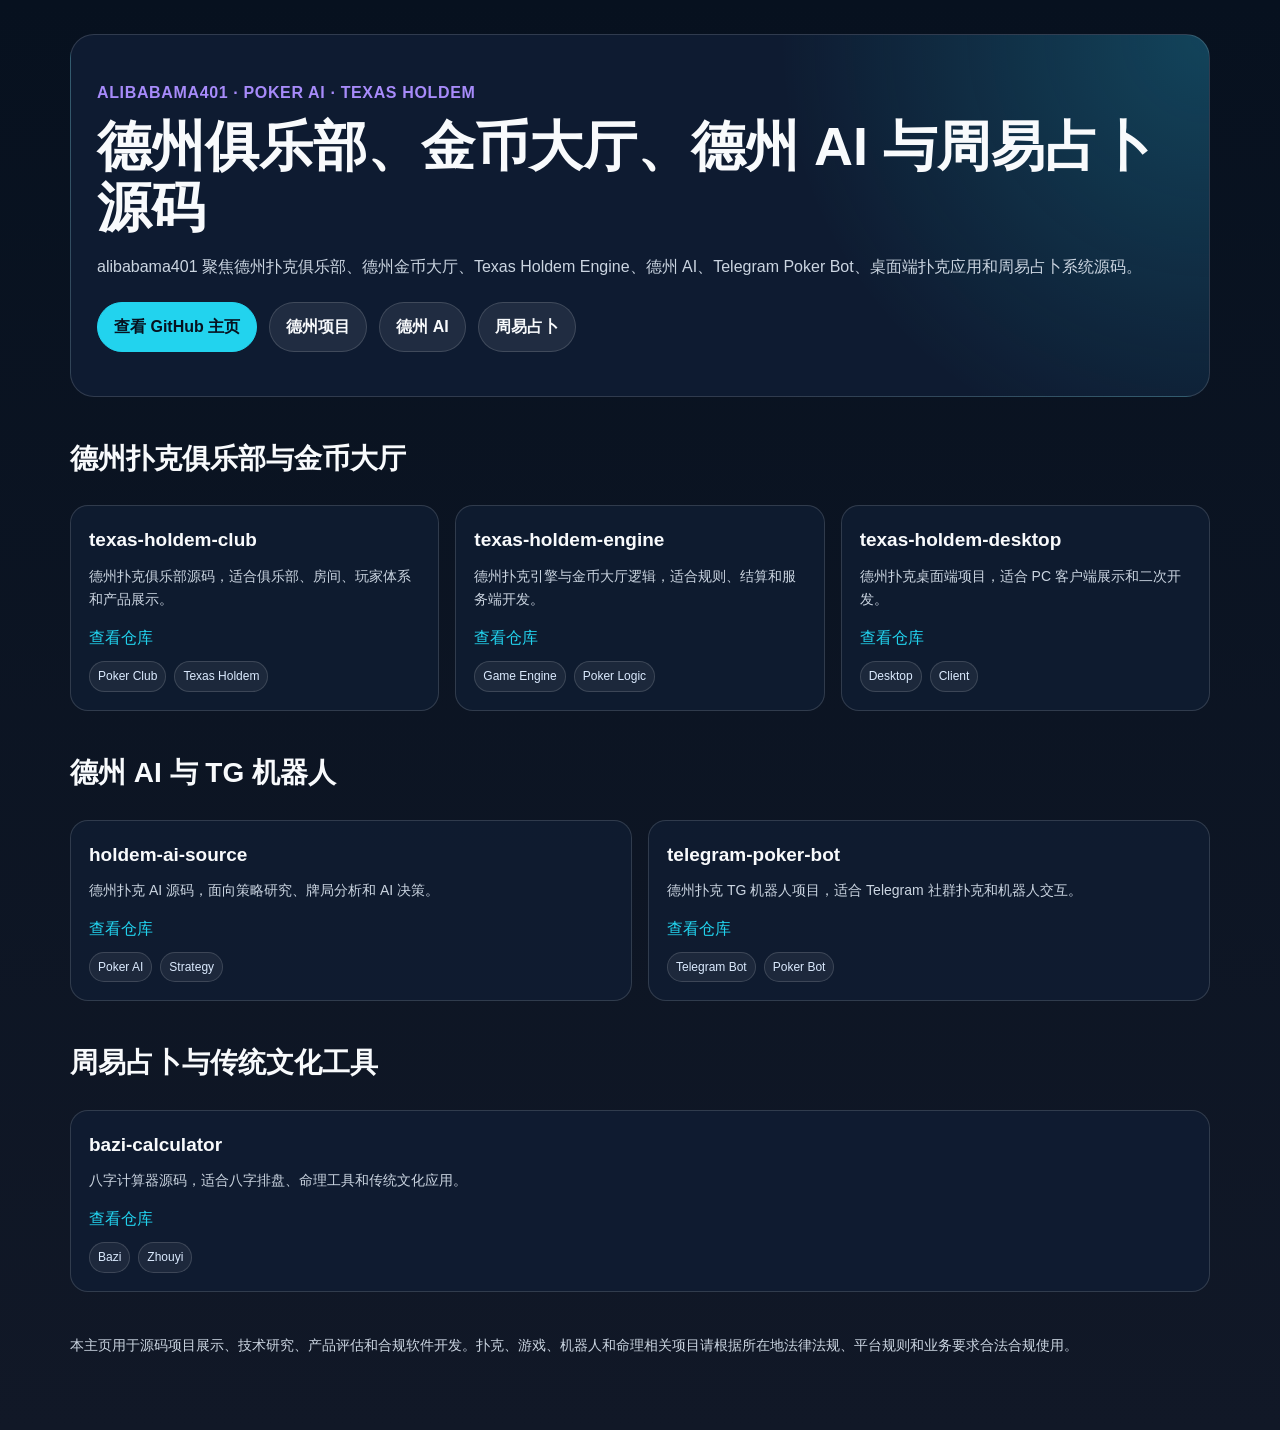
==== docs/index.html @ 7078c775 "Add files via upload" ====
<!doctype html>
<html lang="zh-CN">
<head>
  <meta charset="utf-8">
  <meta name="viewport" content="width=device-width, initial-scale=1">
  <meta name="google-site-verification" content="rrp5Uvgzi-1-rMxUBfhV3wjlNrFqzwnqiA4e3qsOLEM">
  <title>alibabama401 Poker AI Source Code</title>
  <meta name="description" content="alibabama401 展示德州扑克俱乐部、金币大厅、德州 AI、Telegram Poker Bot 和周易占卜源码项目。">
  <link rel="canonical" href="https://alibabama401.github.io/alibabama401/">
  <meta property="og:type" content="website">
  <meta property="og:title" content="alibabama401 Poker AI Source Code">
  <meta property="og:description" content="德州俱乐部、德州金币大厅、德州 AI、德州 TG 机器人和周易占卜源码项目主页。">
  <meta property="og:url" content="https://alibabama401.github.io/alibabama401/">
  <style>
    :root{--bg:#07111f;--card:#101d33;--text:#f8fafc;--muted:#cbd5e1;--brand:#22d3ee;--brand2:#a78bfa;--line:rgba(255,255,255,.14)}
    *{box-sizing:border-box}body{margin:0;font-family:-apple-system,BlinkMacSystemFont,"Segoe UI","Microsoft YaHei",Arial,sans-serif;background:linear-gradient(180deg,#07111f,#111827);color:var(--text);line-height:1.7}.wrap{max-width:1180px;margin:0 auto;padding:34px 20px 58px}a{color:var(--brand);text-decoration:none}.hero{padding:44px 26px;border:1px solid var(--line);border-radius:24px;background:radial-gradient(circle at top right,rgba(34,211,238,.22),transparent 36%),rgba(16,29,51,.92)}.tag{color:var(--brand2);font-weight:800;letter-spacing:.04em}h1{margin:10px 0 14px;font-size:clamp(30px,5vw,54px);line-height:1.12}h2{margin-top:38px;font-size:28px}p{color:var(--muted)}.actions{display:flex;flex-wrap:wrap;gap:12px;margin-top:22px}.btn{display:inline-block;padding:10px 16px;border-radius:999px;border:1px solid var(--line);background:rgba(255,255,255,.08);color:var(--text);font-weight:700}.btn.primary{background:var(--brand);color:#07111f;border-color:var(--brand)}.grid{display:grid;grid-template-columns:repeat(auto-fit,minmax(250px,1fr));gap:16px;margin-top:18px}.card{padding:18px;border:1px solid var(--line);border-radius:18px;background:rgba(16,29,51,.84)}.card h3{margin:0 0 8px;font-size:19px}.card p{margin:0 0 12px;font-size:14px}.chips{display:flex;flex-wrap:wrap;gap:8px;margin-top:10px}.chip{font-size:12px;color:#dbeafe;border:1px solid var(--line);border-radius:999px;padding:4px 8px;background:rgba(255,255,255,.06)}footer{margin-top:42px;color:var(--muted);font-size:14px}
  </style>
  <script type="application/ld+json">
  {
    "@context":"https://schema.org",
    "@type":"Person",
    "name":"alibabama401",
    "url":"https://alibabama401.github.io/alibabama401/",
    "sameAs":["https://github.com/alibabama401"],
    "description":"alibabama401 展示德州扑克俱乐部、金币大厅、德州 AI、Telegram Poker Bot 和周易占卜源码项目。"
  }
  </script>
</head>
<body>
  <main class="wrap">
    <section class="hero">
      <div class="tag">ALIBABAMA401 · POKER AI · TEXAS HOLDEM</div>
      <h1>德州俱乐部、金币大厅、德州 AI 与周易占卜源码</h1>
      <p>alibabama401 聚焦德州扑克俱乐部、德州金币大厅、Texas Holdem Engine、德州 AI、Telegram Poker Bot、桌面端扑克应用和周易占卜系统源码。</p>
      <div class="actions">
        <a class="btn primary" href="https://github.com/alibabama401">查看 GitHub 主页</a>
        <a class="btn" href="#poker">德州项目</a>
        <a class="btn" href="#ai">德州 AI</a>
        <a class="btn" href="#zhouyi">周易占卜</a>
      </div>
    </section>

    <section id="poker">
      <h2>德州扑克俱乐部与金币大厅</h2>
      <div class="grid">
        <article class="card"><h3>texas-holdem-club</h3><p>德州扑克俱乐部源码，适合俱乐部、房间、玩家体系和产品展示。</p><a href="https://github.com/alibabama401/texas-holdem-club">查看仓库</a><div class="chips"><span class="chip">Poker Club</span><span class="chip">Texas Holdem</span></div></article>
        <article class="card"><h3>texas-holdem-engine</h3><p>德州扑克引擎与金币大厅逻辑，适合规则、结算和服务端开发。</p><a href="https://github.com/alibabama401/texas-holdem-engine">查看仓库</a><div class="chips"><span class="chip">Game Engine</span><span class="chip">Poker Logic</span></div></article>
        <article class="card"><h3>texas-holdem-desktop</h3><p>德州扑克桌面端项目，适合 PC 客户端展示和二次开发。</p><a href="https://github.com/alibabama401/texas-holdem-desktop">查看仓库</a><div class="chips"><span class="chip">Desktop</span><span class="chip">Client</span></div></article>
      </div>
    </section>

    <section id="ai">
      <h2>德州 AI 与 TG 机器人</h2>
      <div class="grid">
        <article class="card"><h3>holdem-ai-source</h3><p>德州扑克 AI 源码，面向策略研究、牌局分析和 AI 决策。</p><a href="https://github.com/alibabama401/holdem-ai-source">查看仓库</a><div class="chips"><span class="chip">Poker AI</span><span class="chip">Strategy</span></div></article>
        <article class="card"><h3>telegram-poker-bot</h3><p>德州扑克 TG 机器人项目，适合 Telegram 社群扑克和机器人交互。</p><a href="https://github.com/alibabama401/telegram-poker-bot">查看仓库</a><div class="chips"><span class="chip">Telegram Bot</span><span class="chip">Poker Bot</span></div></article>
      </div>
    </section>

    <section id="zhouyi">
      <h2>周易占卜与传统文化工具</h2>
      <div class="grid">
        <article class="card"><h3>bazi-calculator</h3><p>八字计算器源码，适合八字排盘、命理工具和传统文化应用。</p><a href="https://github.com/alibabama401/bazi-calculator">查看仓库</a><div class="chips"><span class="chip">Bazi</span><span class="chip">Zhouyi</span></div></article>
      </div>
    </section>

    <footer>
      <p>本主页用于源码项目展示、技术研究、产品评估和合规软件开发。扑克、游戏、机器人和命理相关项目请根据所在地法律法规、平台规则和业务要求合法合规使用。</p>
    </footer>
  </main>
</body>
</html>
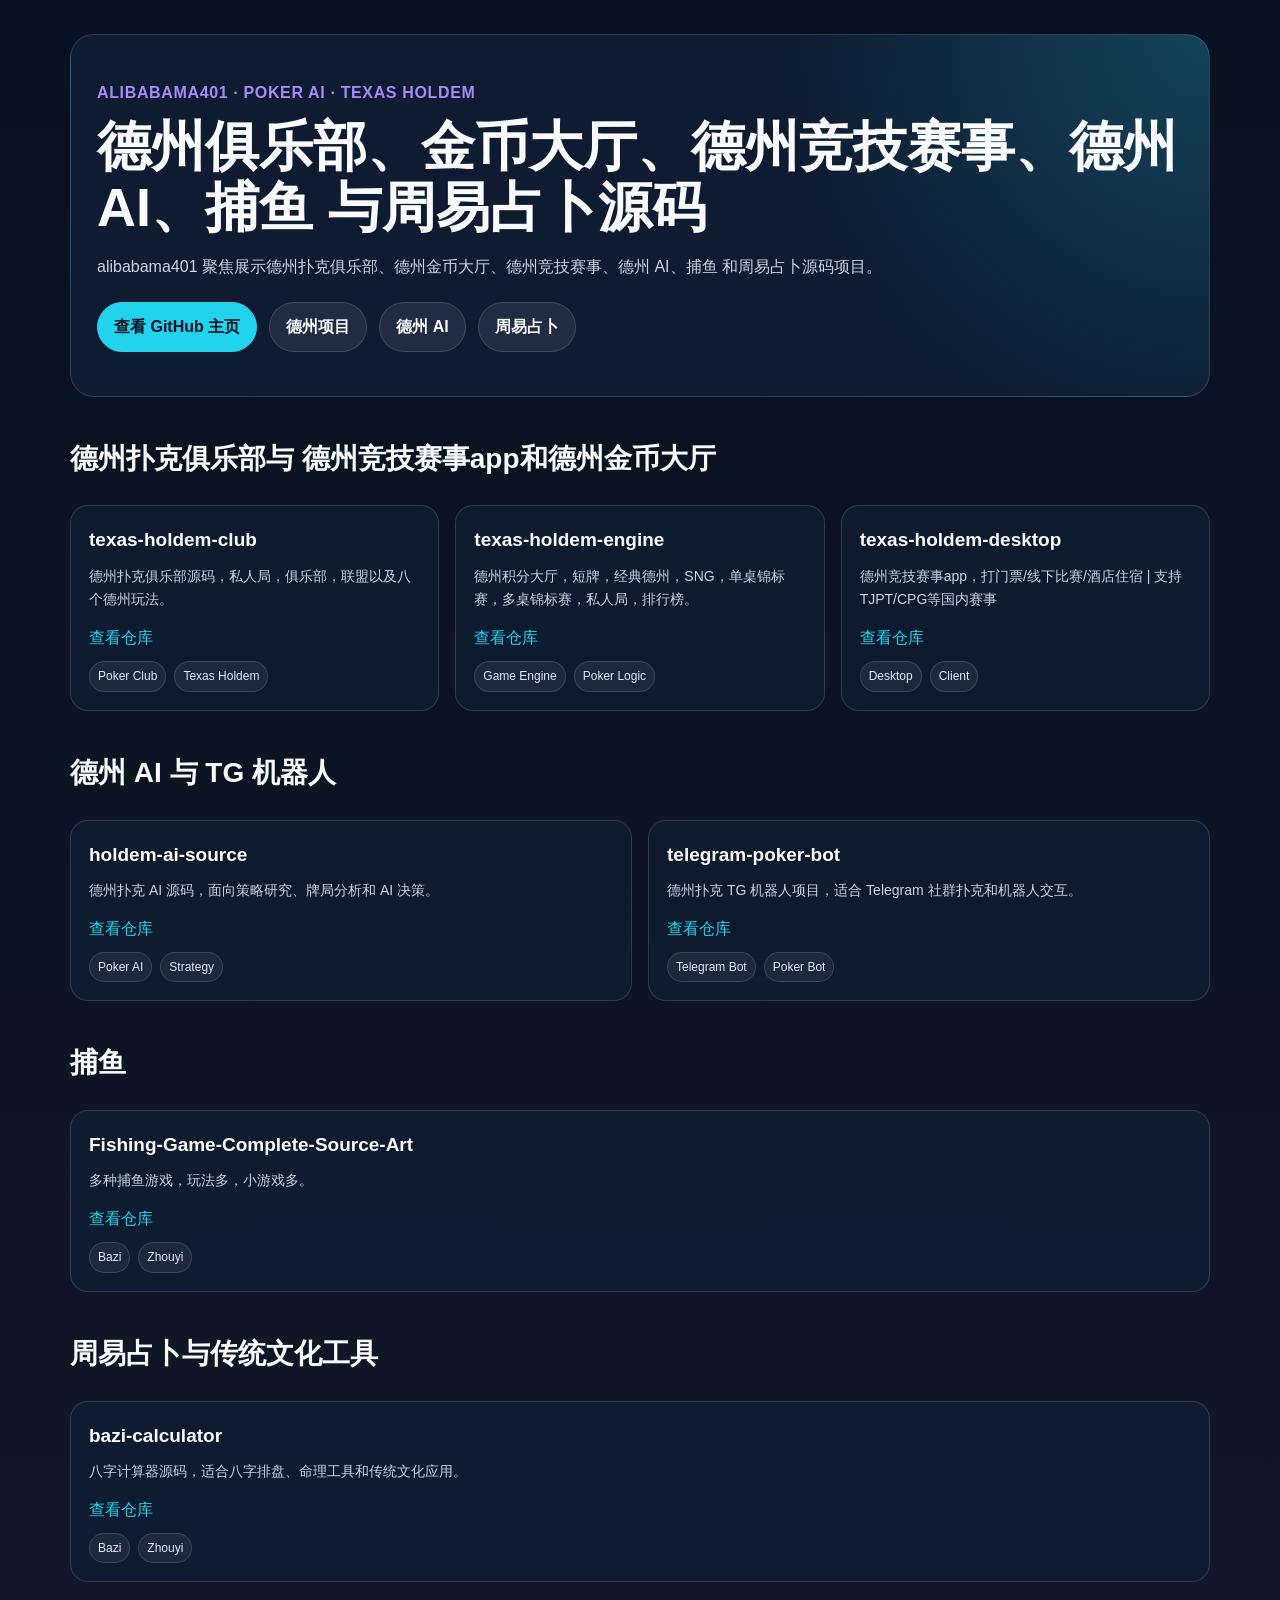
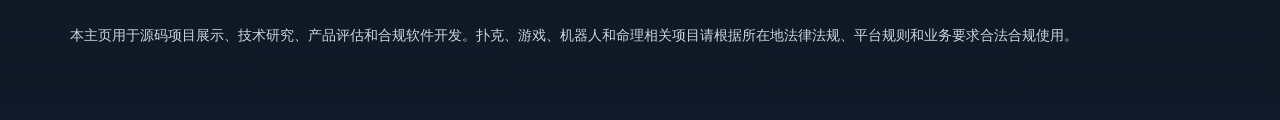
==== commit df747821: "Update index.html" ====
--- a/docs/index.html
+++ b/docs/index.html
@@ -5,11 +5,11 @@
   <meta name="viewport" content="width=device-width, initial-scale=1">
   <meta name="google-site-verification" content="rrp5Uvgzi-1-rMxUBfhV3wjlNrFqzwnqiA4e3qsOLEM">
   <title>alibabama401 Poker AI Source Code</title>
-  <meta name="description" content="alibabama401 展示德州扑克俱乐部、金币大厅、德州 AI、Telegram Poker Bot 和周易占卜源码项目。">
+  <meta name="description" content="alibabama401 展示德州扑克俱乐部、德州金币大厅、德州竞技赛事、德州 AI、捕鱼 和周易占卜源码项目。">
   <link rel="canonical" href="https://alibabama401.github.io/alibabama401/">
   <meta property="og:type" content="website">
   <meta property="og:title" content="alibabama401 Poker AI Source Code">
-  <meta property="og:description" content="德州俱乐部、德州金币大厅、德州 AI、德州 TG 机器人和周易占卜源码项目主页。">
+  <meta property="og:description" content="德州俱乐部、德州金币大厅、德州竞技赛事、德州 AI、捕鱼和周易占卜源码项目主页。">
   <meta property="og:url" content="https://alibabama401.github.io/alibabama401/">
   <style>
     :root{--bg:#07111f;--card:#101d33;--text:#f8fafc;--muted:#cbd5e1;--brand:#22d3ee;--brand2:#a78bfa;--line:rgba(255,255,255,.14)}
@@ -22,7 +22,7 @@
     "name":"alibabama401",
     "url":"https://alibabama401.github.io/alibabama401/",
     "sameAs":["https://github.com/alibabama401"],
-    "description":"alibabama401 展示德州扑克俱乐部、金币大厅、德州 AI、Telegram Poker Bot 和周易占卜源码项目。"
+    "description":"alibabama401 展示德州扑克俱乐部、德州金币大厅、德州竞技赛事、德州 AI、捕鱼 和周易占卜源码项目。"
   }
   </script>
 </head>
@@ -30,8 +30,8 @@
   <main class="wrap">
     <section class="hero">
       <div class="tag">ALIBABAMA401 · POKER AI · TEXAS HOLDEM</div>
-      <h1>德州俱乐部、金币大厅、德州 AI 与周易占卜源码</h1>
-      <p>alibabama401 聚焦德州扑克俱乐部、德州金币大厅、Texas Holdem Engine、德州 AI、Telegram Poker Bot、桌面端扑克应用和周易占卜系统源码。</p>
+      <h1>德州俱乐部、金币大厅、德州竞技赛事、德州 AI、捕鱼 与周易占卜源码</h1>
+      <p>alibabama401 聚焦展示德州扑克俱乐部、德州金币大厅、德州竞技赛事、德州 AI、捕鱼 和周易占卜源码项目。</p>
       <div class="actions">
         <a class="btn primary" href="https://github.com/alibabama401">查看 GitHub 主页</a>
         <a class="btn" href="#poker">德州项目</a>
@@ -41,11 +41,11 @@
     </section>
 
     <section id="poker">
-      <h2>德州扑克俱乐部与金币大厅</h2>
+      <h2>德州扑克俱乐部与 德州竞技赛事app和德州金币大厅</h2>
       <div class="grid">
-        <article class="card"><h3>texas-holdem-club</h3><p>德州扑克俱乐部源码，适合俱乐部、房间、玩家体系和产品展示。</p><a href="https://github.com/alibabama401/texas-holdem-club">查看仓库</a><div class="chips"><span class="chip">Poker Club</span><span class="chip">Texas Holdem</span></div></article>
-        <article class="card"><h3>texas-holdem-engine</h3><p>德州扑克引擎与金币大厅逻辑，适合规则、结算和服务端开发。</p><a href="https://github.com/alibabama401/texas-holdem-engine">查看仓库</a><div class="chips"><span class="chip">Game Engine</span><span class="chip">Poker Logic</span></div></article>
-        <article class="card"><h3>texas-holdem-desktop</h3><p>德州扑克桌面端项目，适合 PC 客户端展示和二次开发。</p><a href="https://github.com/alibabama401/texas-holdem-desktop">查看仓库</a><div class="chips"><span class="chip">Desktop</span><span class="chip">Client</span></div></article>
+        <article class="card"><h3>texas-holdem-club</h3><p>德州扑克俱乐部源码，私人局，俱乐部，联盟以及八个德州玩法。</p><a href="https://github.com/alibabama401/texas-holdem-club">查看仓库</a><div class="chips"><span class="chip">Poker Club</span><span class="chip">Texas Holdem</span></div></article>
+        <article class="card"><h3>texas-holdem-engine</h3><p>德州积分大厅，短牌，经典德州，SNG，单桌锦标赛，多桌锦标赛，私人局，排行榜。</p><a href="https://github.com/alibabama401/texas-holdem-engine">查看仓库</a><div class="chips"><span class="chip">Game Engine</span><span class="chip">Poker Logic</span></div></article>
+        <article class="card"><h3>texas-holdem-desktop</h3><p> 德州竞技赛事app，打门票/线下比赛/酒店住宿 | 支持TJPT/CPG等国内赛事</p><a href="https://github.com/alibabama401/Texas-Hold-em-Tournament-Source-Code">查看仓库</a><div class="chips"><span class="chip">Desktop</span><span class="chip">Client</span></div></article>
       </div>
     </section>
 
@@ -57,6 +57,13 @@
       </div>
     </section>
 
+        <section id="zhouyi">
+      <h2>捕鱼</h2>
+      <div class="grid">
+        <article class="card"><h3>Fishing-Game-Complete-Source-Art</h3><p>多种捕鱼游戏，玩法多，小游戏多。</p><a href="https://github.com/alibabama401/Fishing-Game-Complete-Source-Art">查看仓库</a><div class="chips"><span class="chip">Bazi</span><span class="chip">Zhouyi</span></div></article>
+      </div>
+    </section>
+    
     <section id="zhouyi">
       <h2>周易占卜与传统文化工具</h2>
       <div class="grid">
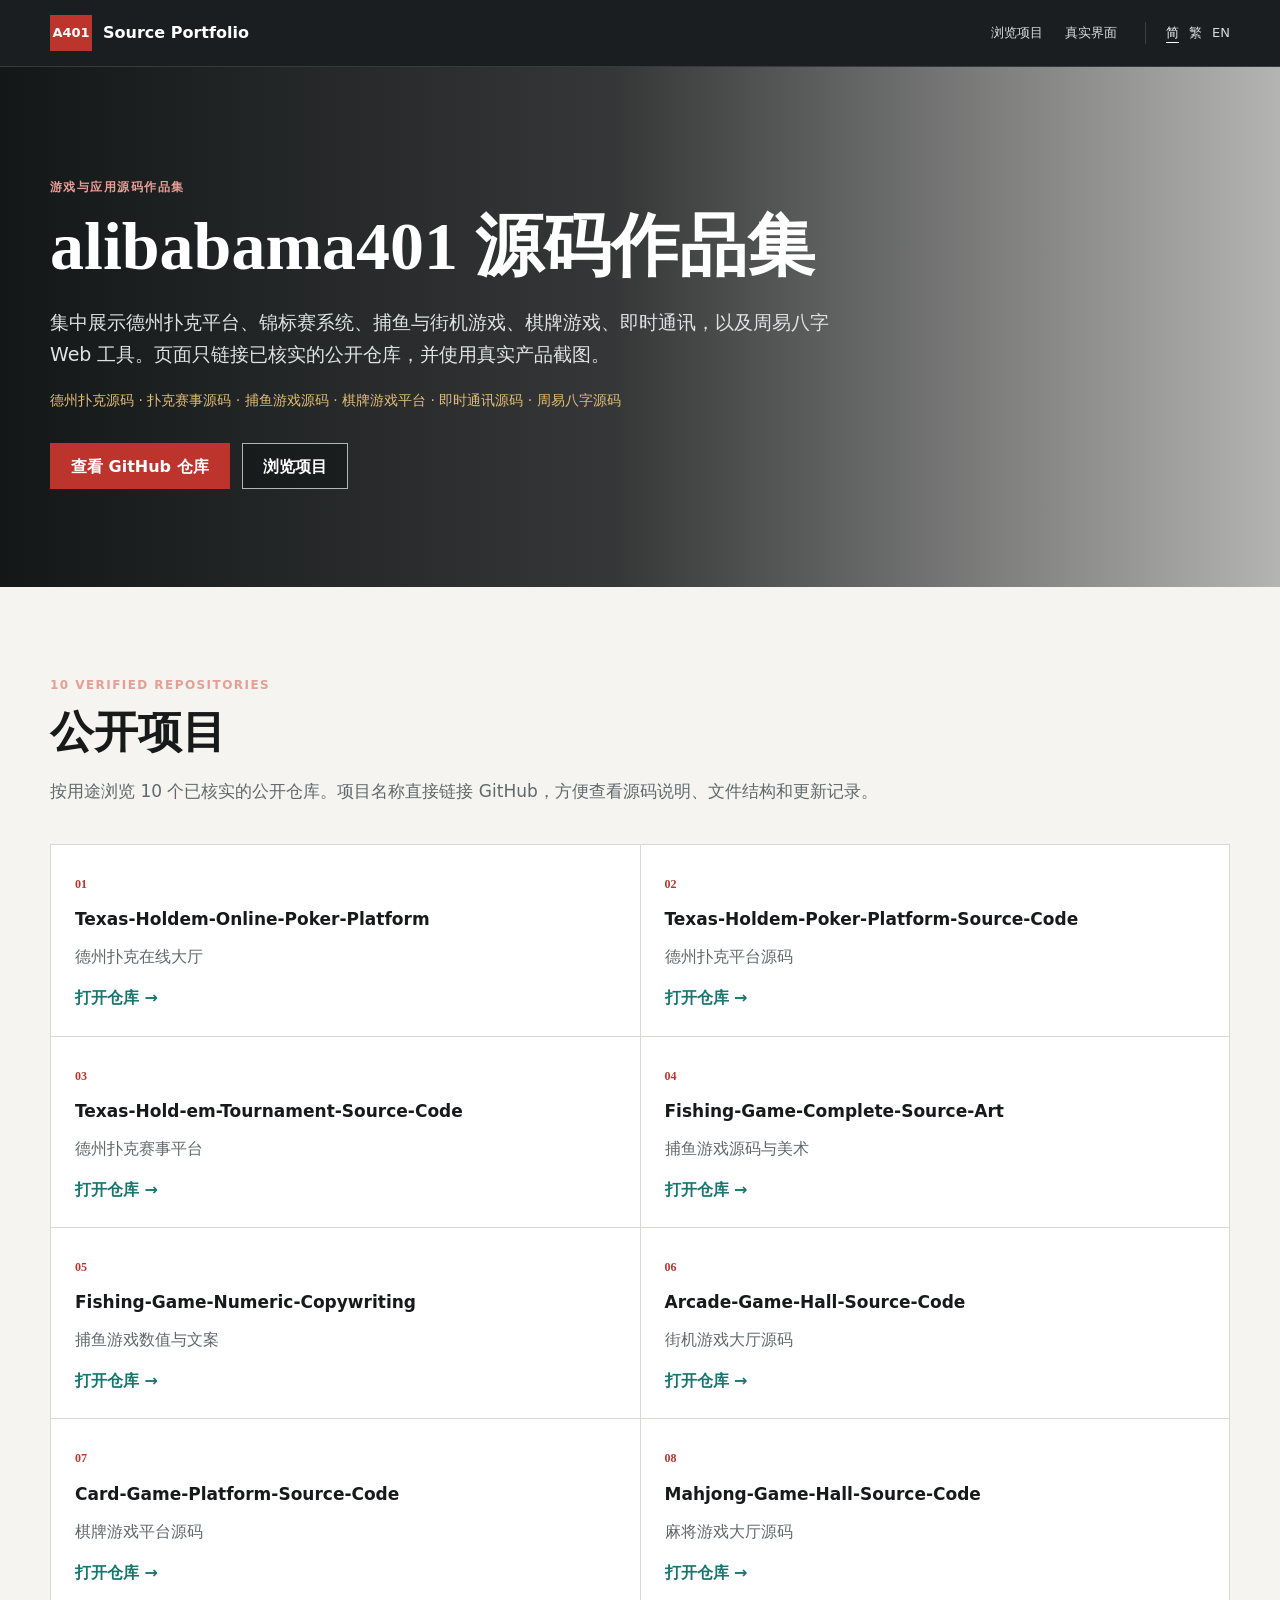
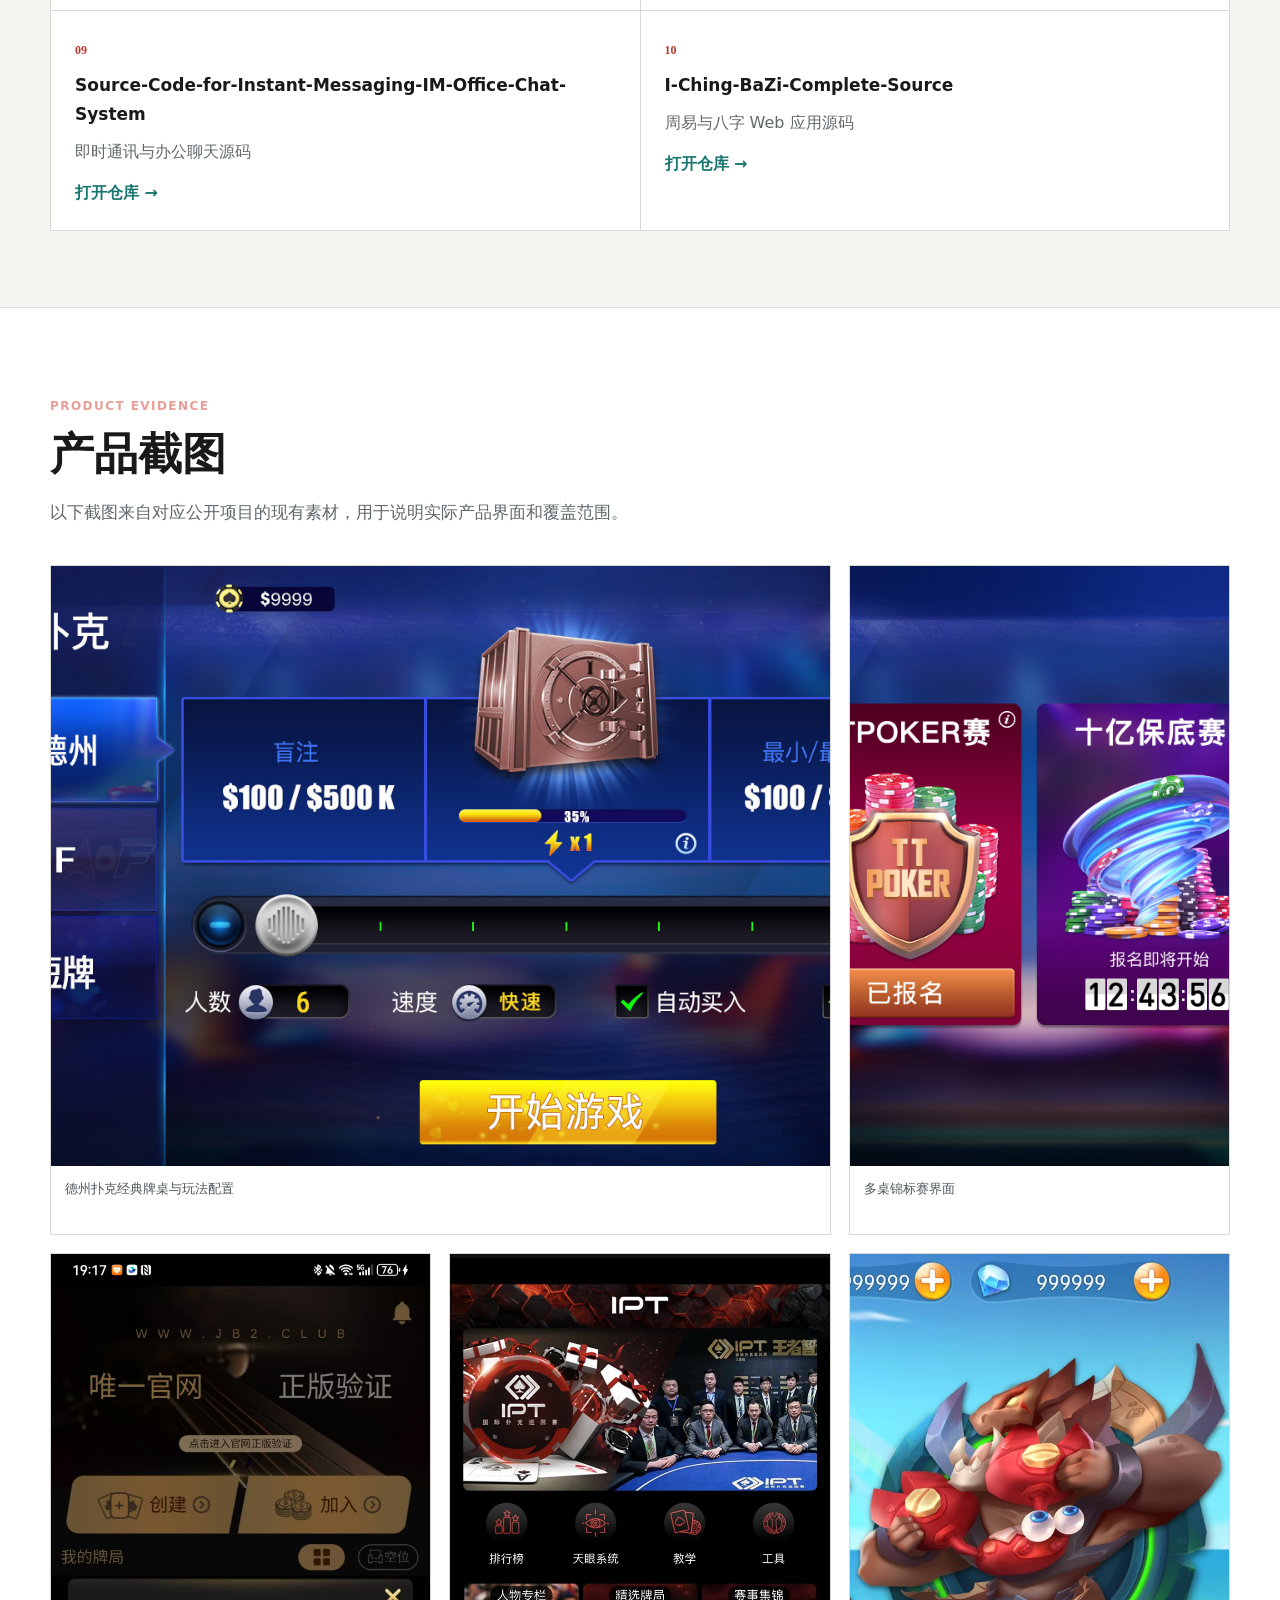
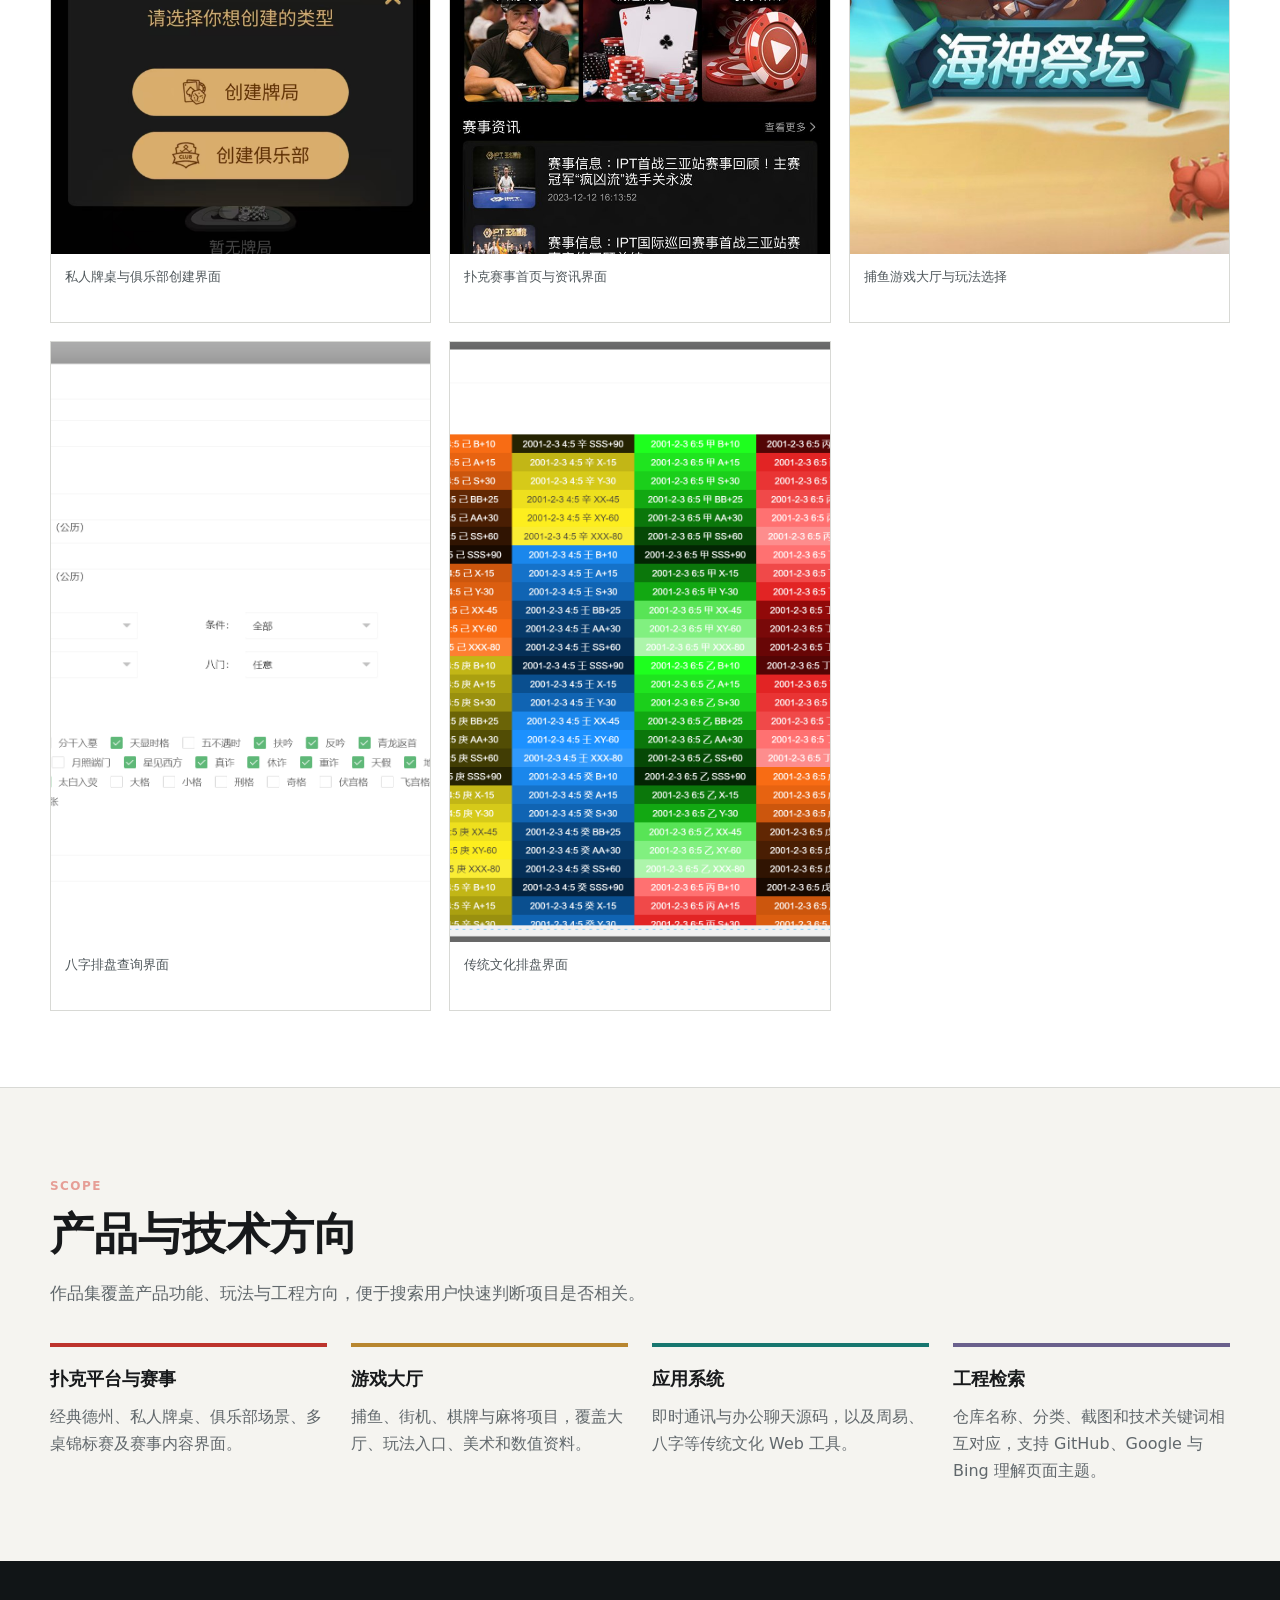
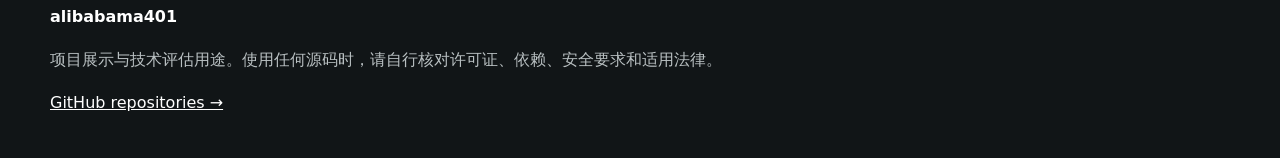
==== commit 39f7eb3e: "Add files via upload" ====
--- a/docs/index.html
+++ b/docs/index.html
@@ -1,79 +1 @@
-<!doctype html>
-<html lang="zh-CN">
-<head>
-  <meta charset="utf-8">
-  <meta name="viewport" content="width=device-width, initial-scale=1">
-  <meta name="google-site-verification" content="rrp5Uvgzi-1-rMxUBfhV3wjlNrFqzwnqiA4e3qsOLEM">
-  <title>alibabama401 Poker AI Source Code</title>
-  <meta name="description" content="alibabama401 展示德州扑克俱乐部、德州金币大厅、德州竞技赛事、德州 AI、捕鱼 和周易占卜源码项目。">
-  <link rel="canonical" href="https://alibabama401.github.io/alibabama401/">
-  <meta property="og:type" content="website">
-  <meta property="og:title" content="alibabama401 Poker AI Source Code">
-  <meta property="og:description" content="德州俱乐部、德州金币大厅、德州竞技赛事、德州 AI、捕鱼和周易占卜源码项目主页。">
-  <meta property="og:url" content="https://alibabama401.github.io/alibabama401/">
-  <style>
-    :root{--bg:#07111f;--card:#101d33;--text:#f8fafc;--muted:#cbd5e1;--brand:#22d3ee;--brand2:#a78bfa;--line:rgba(255,255,255,.14)}
-    *{box-sizing:border-box}body{margin:0;font-family:-apple-system,BlinkMacSystemFont,"Segoe UI","Microsoft YaHei",Arial,sans-serif;background:linear-gradient(180deg,#07111f,#111827);color:var(--text);line-height:1.7}.wrap{max-width:1180px;margin:0 auto;padding:34px 20px 58px}a{color:var(--brand);text-decoration:none}.hero{padding:44px 26px;border:1px solid var(--line);border-radius:24px;background:radial-gradient(circle at top right,rgba(34,211,238,.22),transparent 36%),rgba(16,29,51,.92)}.tag{color:var(--brand2);font-weight:800;letter-spacing:.04em}h1{margin:10px 0 14px;font-size:clamp(30px,5vw,54px);line-height:1.12}h2{margin-top:38px;font-size:28px}p{color:var(--muted)}.actions{display:flex;flex-wrap:wrap;gap:12px;margin-top:22px}.btn{display:inline-block;padding:10px 16px;border-radius:999px;border:1px solid var(--line);background:rgba(255,255,255,.08);color:var(--text);font-weight:700}.btn.primary{background:var(--brand);color:#07111f;border-color:var(--brand)}.grid{display:grid;grid-template-columns:repeat(auto-fit,minmax(250px,1fr));gap:16px;margin-top:18px}.card{padding:18px;border:1px solid var(--line);border-radius:18px;background:rgba(16,29,51,.84)}.card h3{margin:0 0 8px;font-size:19px}.card p{margin:0 0 12px;font-size:14px}.chips{display:flex;flex-wrap:wrap;gap:8px;margin-top:10px}.chip{font-size:12px;color:#dbeafe;border:1px solid var(--line);border-radius:999px;padding:4px 8px;background:rgba(255,255,255,.06)}footer{margin-top:42px;color:var(--muted);font-size:14px}
-  </style>
-  <script type="application/ld+json">
-  {
-    "@context":"https://schema.org",
-    "@type":"Person",
-    "name":"alibabama401",
-    "url":"https://alibabama401.github.io/alibabama401/",
-    "sameAs":["https://github.com/alibabama401"],
-    "description":"alibabama401 展示德州扑克俱乐部、德州金币大厅、德州竞技赛事、德州 AI、捕鱼 和周易占卜源码项目。"
-  }
-  </script>
-</head>
-<body>
-  <main class="wrap">
-    <section class="hero">
-      <div class="tag">ALIBABAMA401 · POKER AI · TEXAS HOLDEM</div>
-      <h1>德州俱乐部、金币大厅、德州竞技赛事、德州 AI、捕鱼 与周易占卜源码</h1>
-      <p>alibabama401 聚焦展示德州扑克俱乐部、德州金币大厅、德州竞技赛事、德州 AI、捕鱼 和周易占卜源码项目。</p>
-      <div class="actions">
-        <a class="btn primary" href="https://github.com/alibabama401">查看 GitHub 主页</a>
-        <a class="btn" href="#poker">德州项目</a>
-        <a class="btn" href="#ai">德州 AI</a>
-        <a class="btn" href="#zhouyi">周易占卜</a>
-      </div>
-    </section>
-
-    <section id="poker">
-      <h2>德州扑克俱乐部与 德州竞技赛事app和德州金币大厅</h2>
-      <div class="grid">
-        <article class="card"><h3>texas-holdem-club</h3><p>德州扑克俱乐部源码，私人局，俱乐部，联盟以及八个德州玩法。</p><a href="https://github.com/alibabama401/texas-holdem-club">查看仓库</a><div class="chips"><span class="chip">Poker Club</span><span class="chip">Texas Holdem</span></div></article>
-        <article class="card"><h3>texas-holdem-engine</h3><p>德州积分大厅，短牌，经典德州，SNG，单桌锦标赛，多桌锦标赛，私人局，排行榜。</p><a href="https://github.com/alibabama401/texas-holdem-engine">查看仓库</a><div class="chips"><span class="chip">Game Engine</span><span class="chip">Poker Logic</span></div></article>
-        <article class="card"><h3>texas-holdem-desktop</h3><p> 德州竞技赛事app，打门票/线下比赛/酒店住宿 | 支持TJPT/CPG等国内赛事</p><a href="https://github.com/alibabama401/Texas-Hold-em-Tournament-Source-Code">查看仓库</a><div class="chips"><span class="chip">Desktop</span><span class="chip">Client</span></div></article>
-      </div>
-    </section>
-
-    <section id="ai">
-      <h2>德州 AI 与 TG 机器人</h2>
-      <div class="grid">
-        <article class="card"><h3>holdem-ai-source</h3><p>德州扑克 AI 源码，面向策略研究、牌局分析和 AI 决策。</p><a href="https://github.com/alibabama401/holdem-ai-source">查看仓库</a><div class="chips"><span class="chip">Poker AI</span><span class="chip">Strategy</span></div></article>
-        <article class="card"><h3>telegram-poker-bot</h3><p>德州扑克 TG 机器人项目，适合 Telegram 社群扑克和机器人交互。</p><a href="https://github.com/alibabama401/telegram-poker-bot">查看仓库</a><div class="chips"><span class="chip">Telegram Bot</span><span class="chip">Poker Bot</span></div></article>
-      </div>
-    </section>
-
-        <section id="zhouyi">
-      <h2>捕鱼</h2>
-      <div class="grid">
-        <article class="card"><h3>Fishing-Game-Complete-Source-Art</h3><p>多种捕鱼游戏，玩法多，小游戏多。</p><a href="https://github.com/alibabama401/Fishing-Game-Complete-Source-Art">查看仓库</a><div class="chips"><span class="chip">Bazi</span><span class="chip">Zhouyi</span></div></article>
-      </div>
-    </section>
-    
-    <section id="zhouyi">
-      <h2>周易占卜与传统文化工具</h2>
-      <div class="grid">
-        <article class="card"><h3>bazi-calculator</h3><p>八字计算器源码，适合八字排盘、命理工具和传统文化应用。</p><a href="https://github.com/alibabama401/bazi-calculator">查看仓库</a><div class="chips"><span class="chip">Bazi</span><span class="chip">Zhouyi</span></div></article>
-      </div>
-    </section>
-
-    <footer>
-      <p>本主页用于源码项目展示、技术研究、产品评估和合规软件开发。扑克、游戏、机器人和命理相关项目请根据所在地法律法规、平台规则和业务要求合法合规使用。</p>
-    </footer>
-  </main>
-</body>
-</html>
+<!doctype html><html lang="zh-CN"><head><meta charset="utf-8">  <meta name="google-site-verification" content="rrp5Uvgzi-1-rMxUBfhV3wjlNrFqzwnqiA4e3qsOLEM"><meta name="viewport" content="width=device-width,initial-scale=1"><meta name="google-site-verification" content="rrp5Uvgzi-1-rMxUBfhV3wjlNrFqzwnqiA4e3qsOLEM"><title>alibabama401 源码作品集｜德州扑克、游戏大厅、IM 与周易</title><meta name="description" content="alibabama401 源码作品集，展示德州扑克平台与赛事系统、捕鱼和街机游戏大厅、棋牌游戏、即时通讯、周易八字 Web 工具及真实产品截图。"><meta name="keywords" content="德州扑克源码 · 扑克赛事源码 · 捕鱼游戏源码 · 棋牌游戏平台 · 即时通讯源码 · 周易八字源码"><link rel="canonical" href="https://alibabama401.github.io/alibabama401/"><link rel="alternate" hreflang="x-default" href="https://alibabama401.github.io/alibabama401/"><link rel="alternate" hreflang="zh-CN" href="https://alibabama401.github.io/alibabama401/zh-cn/"><link rel="alternate" hreflang="zh-TW" href="https://alibabama401.github.io/alibabama401/zh-tw/"><link rel="alternate" hreflang="en" href="https://alibabama401.github.io/alibabama401/en/"><meta property="og:type" content="profile"><meta property="og:title" content="alibabama401 源码作品集｜德州扑克、游戏大厅、IM 与周易"><meta property="og:description" content="alibabama401 源码作品集，展示德州扑克平台与赛事系统、捕鱼和街机游戏大厅、棋牌游戏、即时通讯、周易八字 Web 工具及真实产品截图。"><meta property="og:url" content="https://alibabama401.github.io/alibabama401/"><meta property="og:image" content="https://alibabama401.github.io/alibabama401/site-assets/screenshots/online-poker-classic.jpg"><meta name="twitter:card" content="summary_large_image"><link rel="stylesheet" href="site-assets/site.css"><script type="application/ld+json">{"@context":"https://schema.org","@type":"ProfilePage","name":"alibabama401 源码作品集｜德州扑克、游戏大厅、IM 与周易","url":"https://alibabama401.github.io/alibabama401/","description":"alibabama401 源码作品集，展示德州扑克平台与赛事系统、捕鱼和街机游戏大厅、棋牌游戏、即时通讯、周易八字 Web 工具及真实产品截图。","mainEntity":{"@type":"Person","name":"alibabama401","url":"https://github.com/alibabama401","sameAs":["https://github.com/alibabama401"]}}</script></head><body><header><div class="shell nav"><a class="brand" href=""><b>A401</b><span>Source Portfolio</span></a><nav><a href="#projects">浏览项目</a><a href="#gallery">真实界面</a></nav><div class="langs" aria-label="Language"><a href="" aria-current="page">简</a><a href="zh-tw/">繁</a><a href="en/">EN</a></div></div></header><main><section class="hero" style="--hero:url('site-assets/screenshots/online-poker-classic.jpg')"><div class="shell hero-copy"><p class="eyebrow">游戏与应用源码作品集</p><h1>alibabama401 源码作品集</h1><p class="intro">集中展示德州扑克平台、锦标赛系统、捕鱼与街机游戏、棋牌游戏、即时通讯，以及周易八字 Web 工具。页面只链接已核实的公开仓库，并使用真实产品截图。</p><p class="keywords">德州扑克源码 · 扑克赛事源码 · 捕鱼游戏源码 · 棋牌游戏平台 · 即时通讯源码 · 周易八字源码</p><div class="actions"><a class="button primary" href="https://github.com/alibabama401">查看 GitHub 仓库</a><a class="button secondary" href="#projects">浏览项目</a></div></div></section><section class="section shell" id="projects"><p class="kicker">10 VERIFIED REPOSITORIES</p><h2>公开项目</h2><p class="lead">按用途浏览 10 个已核实的公开仓库。项目名称直接链接 GitHub，方便查看源码说明、文件结构和更新记录。</p><div class="projects"><article class="project"><span>01</span><h3>Texas-Holdem-Online-Poker-Platform</h3><p>德州扑克在线大厅</p><a href="https://github.com/alibabama401/Texas-Holdem-Online-Poker-Platform">打开仓库 →</a></article><article class="project"><span>02</span><h3>Texas-Holdem-Poker-Platform-Source-Code</h3><p>德州扑克平台源码</p><a href="https://github.com/alibabama401/Texas-Holdem-Poker-Platform-Source-Code">打开仓库 →</a></article><article class="project"><span>03</span><h3>Texas-Hold-em-Tournament-Source-Code</h3><p>德州扑克赛事平台</p><a href="https://github.com/alibabama401/Texas-Hold-em-Tournament-Source-Code">打开仓库 →</a></article><article class="project"><span>04</span><h3>Fishing-Game-Complete-Source-Art</h3><p>捕鱼游戏源码与美术</p><a href="https://github.com/alibabama401/Fishing-Game-Complete-Source-Art">打开仓库 →</a></article><article class="project"><span>05</span><h3>Fishing-Game-Numeric-Copywriting</h3><p>捕鱼游戏数值与文案</p><a href="https://github.com/alibabama401/Fishing-Game-Numeric-Copywriting">打开仓库 →</a></article><article class="project"><span>06</span><h3>Arcade-Game-Hall-Source-Code</h3><p>街机游戏大厅源码</p><a href="https://github.com/alibabama401/Arcade-Game-Hall-Source-Code">打开仓库 →</a></article><article class="project"><span>07</span><h3>Card-Game-Platform-Source-Code</h3><p>棋牌游戏平台源码</p><a href="https://github.com/alibabama401/Card-Game-Platform-Source-Code">打开仓库 →</a></article><article class="project"><span>08</span><h3>Mahjong-Game-Hall-Source-Code</h3><p>麻将游戏大厅源码</p><a href="https://github.com/alibabama401/Mahjong-Game-Hall-Source-Code">打开仓库 →</a></article><article class="project"><span>09</span><h3>Source-Code-for-Instant-Messaging-IM-Office-Chat-System</h3><p>即时通讯与办公聊天源码</p><a href="https://github.com/alibabama401/Source-Code-for-Instant-Messaging-IM-Office-Chat-System">打开仓库 →</a></article><article class="project"><span>10</span><h3>I-Ching-BaZi-Complete-Source</h3><p>周易与八字 Web 应用源码</p><a href="https://github.com/alibabama401/I-Ching-BaZi-Complete-Source">打开仓库 →</a></article></div></section><section class="band" id="gallery"><div class="shell"><p class="kicker">PRODUCT EVIDENCE</p><h2>产品截图</h2><p class="lead">以下截图来自对应公开项目的现有素材，用于说明实际产品界面和覆盖范围。</p><div class="gallery"><figure><img src="site-assets/screenshots/online-poker-classic.jpg" alt="德州扑克经典牌桌与玩法配置" loading="lazy" width="960" height="600"><figcaption>德州扑克经典牌桌与玩法配置</figcaption></figure><figure><img src="site-assets/screenshots/online-poker-mtt.jpg" alt="多桌锦标赛界面" loading="lazy" width="960" height="600"><figcaption>多桌锦标赛界面</figcaption></figure><figure><img src="site-assets/screenshots/poker-club.jpg" alt="私人牌桌与俱乐部创建界面" loading="lazy" width="960" height="600"><figcaption>私人牌桌与俱乐部创建界面</figcaption></figure><figure><img src="site-assets/screenshots/tournament-platform.jpg" alt="扑克赛事首页与资讯界面" loading="lazy" width="960" height="600"><figcaption>扑克赛事首页与资讯界面</figcaption></figure><figure><img src="site-assets/screenshots/fishing-game.jpg" alt="捕鱼游戏大厅与玩法选择" loading="lazy" width="960" height="600"><figcaption>捕鱼游戏大厅与玩法选择</figcaption></figure><figure><img src="site-assets/screenshots/bazi-tool.png" alt="八字排盘查询界面" loading="lazy" width="960" height="600"><figcaption>八字排盘查询界面</figcaption></figure><figure><img src="site-assets/screenshots/i-ching-chart.png" alt="传统文化排盘界面" loading="lazy" width="960" height="600"><figcaption>传统文化排盘界面</figcaption></figure></div></div></section><section class="section shell"><p class="kicker">SCOPE</p><h2>产品与技术方向</h2><p class="lead">作品集覆盖产品功能、玩法与工程方向，便于搜索用户快速判断项目是否相关。</p><div class="capabilities"><article><h3>扑克平台与赛事</h3><p>经典德州、私人牌桌、俱乐部场景、多桌锦标赛及赛事内容界面。</p></article><article><h3>游戏大厅</h3><p>捕鱼、街机、棋牌与麻将项目，覆盖大厅、玩法入口、美术和数值资料。</p></article><article><h3>应用系统</h3><p>即时通讯与办公聊天源码，以及周易、八字等传统文化 Web 工具。</p></article><article><h3>工程检索</h3><p>仓库名称、分类、截图和技术关键词相互对应，支持 GitHub、Google 与 Bing 理解页面主题。</p></article></div></section></main><footer><div class="shell"><strong>alibabama401</strong><p>项目展示与技术评估用途。使用任何源码时，请自行核对许可证、依赖、安全要求和适用法律。</p><a href="https://github.com/alibabama401?tab=repositories">GitHub repositories →</a></div></footer></body></html>
--- a/docs/site-assets/site.css
+++ b/docs/site-assets/site.css
@@ -0,0 +1 @@
+:root{--ink:#17191b;--paper:#f5f4f0;--white:#fff;--muted:#61686c;--line:#d8d9d5;--red:#bd342d;--gold:#b8862f;--teal:#17766f;--dark:#111517}*{box-sizing:border-box}html{scroll-behavior:smooth}body{margin:0;background:var(--paper);color:var(--ink);font-family:Inter,ui-sans-serif,system-ui,-apple-system,"Segoe UI","PingFang SC","Microsoft JhengHei","Microsoft YaHei",sans-serif;line-height:1.7;letter-spacing:0}a{color:inherit}img{display:block;max-width:100%}.shell{width:min(1180px,calc(100% - 40px));margin:auto}header{position:sticky;top:0;z-index:10;background:rgba(17,21,23,.96);color:#fff;border-bottom:1px solid #353a3c}.nav{height:66px;display:flex;align-items:center;gap:28px}.brand{display:flex;align-items:center;gap:11px;text-decoration:none}.brand b{display:grid;place-items:center;width:42px;height:36px;background:var(--red);font-size:13px}.brand span{font-weight:750}.nav nav{display:flex;gap:22px;margin-left:auto}.nav nav a,.langs a{color:#d8ddde;text-decoration:none;font-size:13px}.langs{display:flex;gap:10px;padding-left:20px;border-left:1px solid #3b4245}.langs a[aria-current=page],.nav a:hover{color:#fff;text-decoration:underline;text-underline-offset:5px}.hero{min-height:520px;display:flex;align-items:center;color:#fff;background-image:linear-gradient(90deg,rgba(11,14,15,.96) 0%,rgba(11,14,15,.82) 48%,rgba(11,14,15,.28) 100%),var(--hero);background-size:cover;background-position:center}.hero-copy{padding-block:70px}.hero-copy>*{max-width:790px}.eyebrow,.kicker{font-size:12px;font-weight:850;letter-spacing:.12em;color:#e69e96}.hero h1{max-width:980px;font-family:Georgia,"Noto Serif SC",serif;font-size:68px;line-height:1.08;margin:13px 0 22px}.intro{font-size:19px;color:#e0e3e4}.keywords{color:#e3bd75;font-size:14px}.actions{display:flex;gap:12px;flex-wrap:wrap;margin-top:30px}.button{display:inline-flex;min-height:46px;align-items:center;padding:0 20px;border:1px solid #afb6b8;text-decoration:none;font-weight:800}.button.primary{background:var(--red);border-color:var(--red)}.button.secondary{background:rgba(17,21,23,.55)}.section,.band{padding:76px 0}.band{background:#fff;border-block:1px solid var(--line)}h2{font-family:Georgia,"Noto Serif SC",serif;font-size:44px;line-height:1.2;margin:5px 0 14px}.lead{max-width:850px;color:var(--muted);font-size:17px}.projects{display:grid;grid-template-columns:repeat(2,1fr);border:1px solid var(--line);margin-top:38px;background:var(--line);gap:1px}.project{background:#fff;padding:24px;min-height:190px}.project>span{font:700 12px ui-monospace;color:var(--red)}.project h3{font-size:17px;margin:9px 0;overflow-wrap:anywhere}.project p{color:var(--muted);margin:0 0 14px}.project a{color:var(--teal);font-weight:800;text-decoration:none}.gallery{display:grid;grid-template-columns:repeat(3,1fr);gap:18px;margin-top:38px}.gallery figure{margin:0;border:1px solid var(--line);background:#fff}.gallery figure:first-child{grid-column:span 2}.gallery img{width:100%;aspect-ratio:16/10;object-fit:cover;object-position:top;background:#15191b}.gallery figcaption{padding:12px 14px;color:#4f575b;font-size:13px;min-height:68px}.capabilities{display:grid;grid-template-columns:repeat(4,1fr);gap:24px;margin-top:36px}.capabilities article{border-top:4px solid var(--red);padding-top:17px}.capabilities article:nth-child(2){border-color:var(--gold)}.capabilities article:nth-child(3){border-color:var(--teal)}.capabilities article:nth-child(4){border-color:#6a608c}.capabilities h3{margin:0 0 8px;font-size:18px}.capabilities p{margin:0;color:var(--muted)}footer{background:var(--dark);color:#b9c0c2;padding:42px 0}footer strong,footer a{color:#fff}footer p{max-width:840px}@media(max-width:850px){.hero{min-height:560px;background-position:60% center}.hero h1{font-size:52px}.projects,.capabilities{grid-template-columns:1fr 1fr}.gallery{grid-template-columns:1fr 1fr}.gallery figure:first-child{grid-column:auto}.nav nav{display:none}.langs{margin-left:auto}}@media(max-width:560px){.shell{width:min(100% - 28px,1180px)}.nav{height:60px;gap:10px}.brand span{display:none}.langs{padding-left:10px}.hero{min-height:620px;background-image:linear-gradient(rgba(11,14,15,.9),rgba(11,14,15,.78)),var(--hero);background-position:center}.hero h1{font-size:40px}.intro{font-size:16px}.button{width:100%;justify-content:center}.section,.band{padding:62px 0}h2{font-size:34px}.projects,.gallery,.capabilities{grid-template-columns:1fr}.project{min-height:0}.gallery figcaption{min-height:0}}
